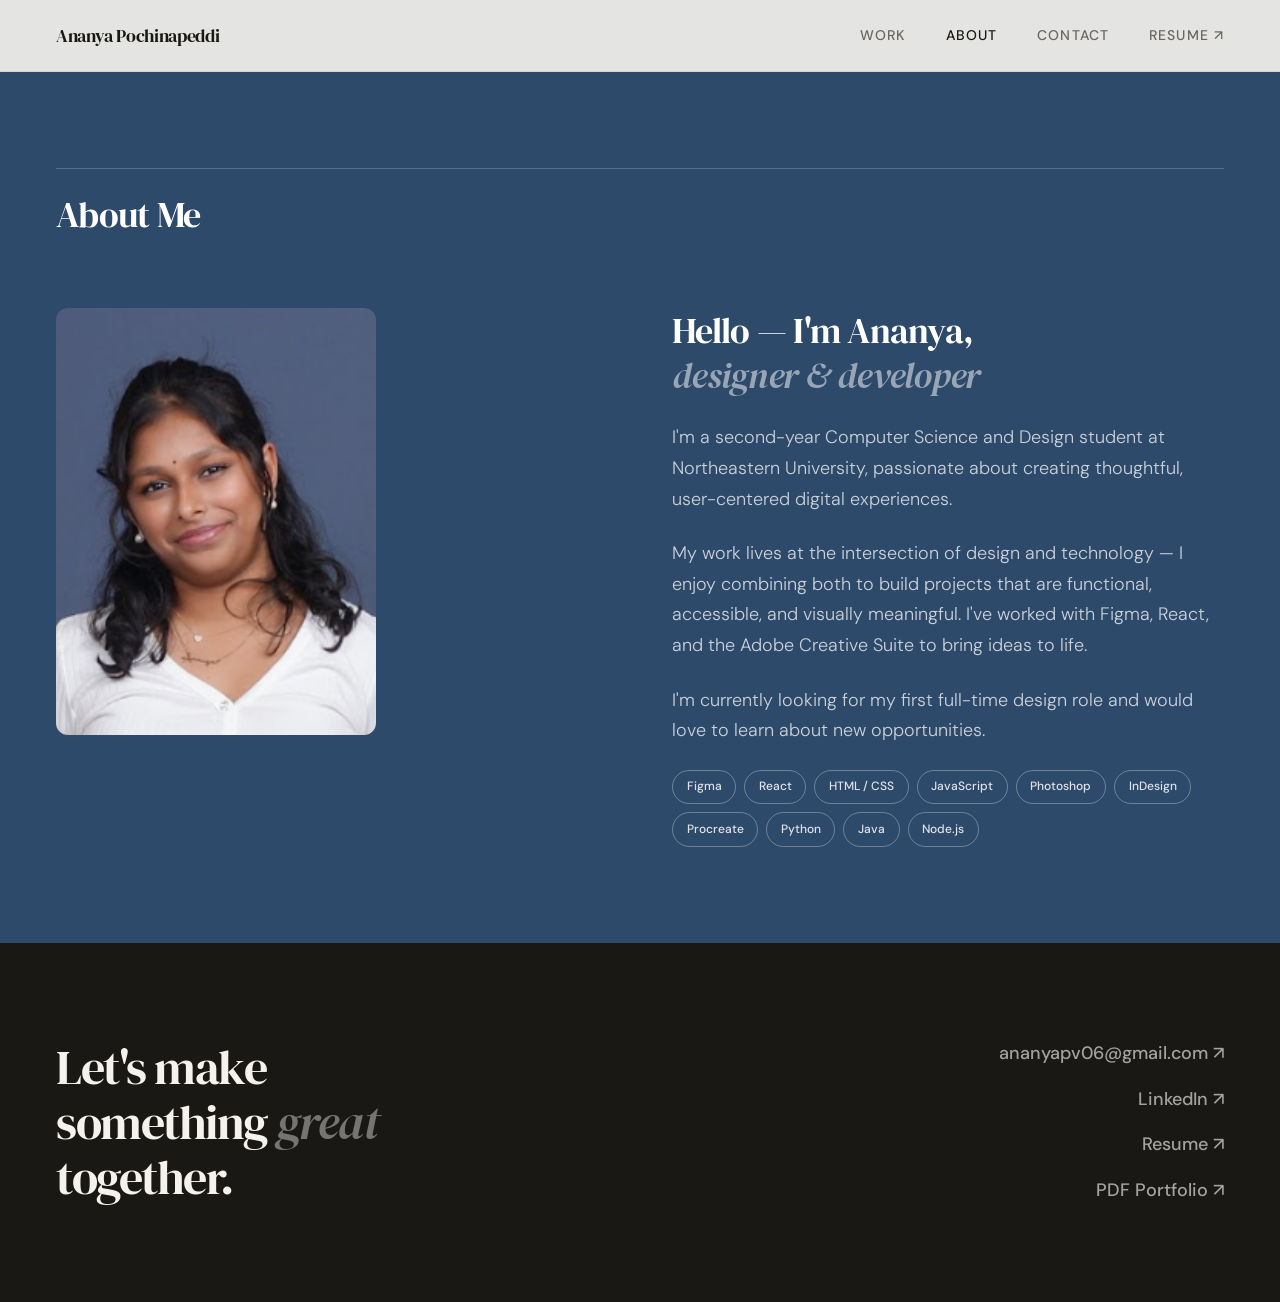
==== about.html @ 8936a2dd "changing up the whole website made everything into different files, organized all of the assets into" ====
<!DOCTYPE html>
<html lang="en">

<head>
  <meta charset="UTF-8">
  <meta name="viewport" content="width=device-width, initial-scale=1.0">
  <title>About — Ananya Pochinapeddi</title>
  <link rel="stylesheet" href="style.css">
</head>

<body>

  <nav>
    <div class="container">
      <a href="index.html" class="nav-logo">Ananya Pochinapeddi</a>
      <ul class="nav-links">
        <li><a href="projects.html">Work</a></li>
        <li><a href="about.html" class="active">About</a></li>
        <li><a href="index.html#contact">Contact</a></li>
        <li><a href="assets/Resume.pdf" target="_blank" rel="noopener">Resume ↗</a></li>
      </ul>
    </div>
  </nav>

  <section class="about-home" style="padding-top: calc(var(--nav-height) + var(--space-2xl));">
    <div class="container">
      <div class="section-header">
        <span class="section-title">About Me</span>
      </div>
      <div class="about-grid">
        <div class="about-image">
          <img src="assets/about-image.png" alt="Ananya Pochinapeddi">
        </div>
        <div class="about-text">
          <h2>Hello — I'm Ananya,<br><em style="font-style:italic; color:rgba(255,255,255,0.5);">designer &amp;
              developer</em></h2>
          <p>I'm a second-year Computer Science and Design student at Northeastern University, passionate about creating
            thoughtful, user-centered digital experiences.</p>
          <p>My work lives at the intersection of design and technology — I enjoy combining both to build projects that
            are functional, accessible, and visually meaningful. I've worked with Figma, React, and the Adobe Creative
            Suite to bring ideas to life.</p>
          <p>I'm currently looking for my first full-time design role and would love to learn about new opportunities.
          </p>
          <div class="about-skills">
            <span class="skill-tag">Figma</span>
            <span class="skill-tag">React</span>
            <span class="skill-tag">HTML / CSS</span>
            <span class="skill-tag">JavaScript</span>
            <span class="skill-tag">Photoshop</span>
            <span class="skill-tag">InDesign</span>
            <span class="skill-tag">Procreate</span>
            <span class="skill-tag">Python</span>
            <span class="skill-tag">Java</span>
            <span class="skill-tag">Node.js</span>
          </div>
        </div>
      </div>
    </div>
  </section>

  <footer id="contact">
    <div class="container">
      <div class="footer-headline">Let's make<br>something <em>great</em><br>together.</div>
      <div class="footer-links">
        <a href="mailto:ananyapv06@gmail.com" class="footer-link">ananyapv06@gmail.com ↗</a>
        <a href="https://www.linkedin.com/in/ananya-pochinapeddi" target="_blank" rel="noopener"
          class="footer-link">LinkedIn ↗</a>
        <a href="assets/Resume.pdf" target="_blank" rel="noopener" class="footer-link">Resume ↗</a>
        <a href="assets/Graphic Design Portfolio.pdf" target="_blank" rel="noopener" class="footer-link">PDF Portfolio
          ↗</a>
      </div>
    </div>
  </footer>

</body>

</html>
---- style.css ----
/* ============================================
   ANANYA POCHINAPEDDI — PORTFOLIO
   ============================================ */

@import url('https://fonts.googleapis.com/css2?family=DM+Serif+Display:ital@0;1&family=DM+Sans:ital,opsz,wght@0,9..40,300;0,9..40,400;0,9..40,500;0,9..40,600;1,9..40,300&display=swap');

/* ============ TOKENS ============ */
:root {
  --color-bg:         #F5F2ED;
  --color-surface:    #EDEAE4;
  --color-border:     #D8D3CB;
  --color-text:       #1A1814;
  --color-text-muted: #6B6660;
  --color-accent:     #2E4A6B;
  --color-white:      #FFFFFF;

  --font-display: 'DM Serif Display', Georgia, serif;
  --font-body:    'DM Sans', system-ui, sans-serif;

  --text-xs:   0.75rem;
  --text-sm:   0.875rem;
  --text-base: 1rem;
  --text-md:   1.125rem;
  --text-lg:   1.375rem;
  --text-xl:   1.75rem;
  --text-2xl:  2.25rem;
  --text-3xl:  3rem;
  --text-4xl:  4rem;

  --weight-light:   300;
  --weight-regular: 400;
  --weight-medium:  500;
  --weight-semi:    600;

  --space-xs:  0.5rem;
  --space-sm:  1rem;
  --space-md:  1.5rem;
  --space-lg:  2.5rem;
  --space-xl:  4rem;
  --space-2xl: 6rem;

  --max-width:  1200px;
  --nav-height: 72px;

  --radius-sm: 6px;
  --radius-md: 12px;
  --shadow-sm: 0 1px 3px rgba(26,24,20,0.08);
  --shadow-lg: 0 12px 40px rgba(26,24,20,0.14);
  --transition: 0.25s ease;
}

/* ============ RESET ============ */
*, *::before, *::after { box-sizing: border-box; margin: 0; padding: 0; }
html { scroll-behavior: smooth; }
body {
  font-family: var(--font-body);
  font-size: var(--text-base);
  line-height: 1.65;
  color: var(--color-text);
  background: var(--color-bg);
  -webkit-font-smoothing: antialiased;
}
img, video { max-width: 100%; display: block; }
a { color: inherit; text-decoration: none; }
ul { list-style: none; }

/* ============ UTILITIES ============ */
.container {
  max-width: var(--max-width);
  margin: 0 auto;
  padding: 0 var(--space-sm);
}
.sr-only {
  position: absolute; width: 1px; height: 1px;
  overflow: hidden; clip: rect(0,0,0,0); white-space: nowrap;
}

/* ============ NAVIGATION ============ */
nav {
  position: fixed;
  top: 0; left: 0; right: 0;
  height: var(--nav-height);
  background: rgba(245,242,237,0.92);
  backdrop-filter: blur(12px);
  -webkit-backdrop-filter: blur(12px);
  border-bottom: 1px solid var(--color-border);
  z-index: 100;
  display: flex;
  align-items: center;
}
nav .container {
  display: flex;
  justify-content: space-between;
  align-items: center;
  width: 100%;
}
.nav-logo {
  font-family: var(--font-display);
  font-size: var(--text-md);
  letter-spacing: -0.02em;
  color: var(--color-text);
  transition: color var(--transition);
}
.nav-logo:hover { color: var(--color-accent); }
.nav-links {
  display: flex;
  gap: var(--space-lg);
  align-items: center;
}
.nav-links a {
  font-size: var(--text-sm);
  font-weight: var(--weight-medium);
  letter-spacing: 0.08em;
  text-transform: uppercase;
  color: var(--color-text-muted);
  transition: color var(--transition);
}
.nav-links a:hover,
.nav-links a.active { color: var(--color-text); }

/* ============ BUTTON ============ */
.btn {
  display: inline-flex;
  align-items: center;
  gap: 0.5rem;
  padding: 0.75rem 1.5rem;
  font-size: var(--text-sm);
  font-weight: var(--weight-medium);
  border-radius: var(--radius-sm);
  transition: all var(--transition);
  cursor: pointer;
  border: none;
  text-decoration: none;
}
.btn-primary {
  background: var(--color-text);
  color: var(--color-bg);
}
.btn-primary:hover { background: var(--color-accent); }

/* ============ HERO (HOME) ============ */
.hero {
  min-height: 60vh;
  display: flex;
  flex-direction: column;
  justify-content: center;
  padding-top: calc(var(--nav-height) + var(--space-xl));
  padding-bottom: var(--space-xl);
  border-bottom: 1px solid var(--color-border);
}
.hero-label {
  display: inline-block;
  font-size: var(--text-xs);
  font-weight: var(--weight-medium);
  letter-spacing: 0.14em;
  text-transform: uppercase;
  color: var(--color-text-muted);
  border: 1px solid var(--color-border);
  padding: 0.3rem 0.75rem;
  border-radius: 100px;
  margin-bottom: var(--space-md);
}
.hero h1 {
  font-family: var(--font-display);
  font-size: clamp(var(--text-2xl), 5vw, var(--text-4xl));
  font-weight: var(--weight-regular);
  letter-spacing: -0.03em;
  line-height: 1.1;
  max-width: 16ch;
  margin-bottom: var(--space-md);
}
.hero h1 em { font-style: italic; color: var(--color-accent); }
.hero-meta {
  display: flex;
  align-items: center;
  gap: var(--space-lg);
  flex-wrap: wrap;
}
.hero-desc {
  font-size: var(--text-base);
  color: var(--color-text-muted);
  font-weight: var(--weight-light);
  max-width: 42ch;
  line-height: 1.6;
}

/* ============ HOME PROJECT GRID ============ */
.project-grid {
  display: grid;
  grid-template-columns: repeat(2, 1fr);
  gap: var(--space-md);
}
.project-card {
  display: block;
  border-radius: var(--radius-md);
  border: 1px solid var(--color-border);
  background: var(--color-surface);
  padding: 10px;
  color: inherit;
  transition: box-shadow var(--transition), transform var(--transition);
}
.project-card:hover {
  box-shadow: var(--shadow-lg);
  transform: translateY(-3px);
}
.card-image {
  position: relative;
  width: 100%;
  aspect-ratio: 4/3;
  border-radius: calc(var(--radius-md) - 4px);
  overflow: hidden;
  background: var(--color-border);
}
.card-image img {
  width: 100%; height: 100%;
  object-fit: cover;
  display: block;
  transition: transform 0.4s ease;
}
.project-card:hover .card-image img { transform: scale(1.04); }

/* ============ ABOUT PAGE ============ */
.about-home {
  background: var(--color-accent);
  color: var(--color-white);
  padding: var(--space-2xl) 0;
}
.about-home .section-header { border-top-color: rgba(255,255,255,0.2); }
.about-home .section-title  { color: var(--color-white); }
.about-grid {
  display: grid;
  grid-template-columns: 1fr 1fr;
  gap: var(--space-xl);
  align-items: start;
}
.about-image {
  aspect-ratio: 3/4;
  max-width: 320px;
  border-radius: var(--radius-md);
  overflow: hidden;
  background: rgba(255,255,255,0.1);
}
.about-image img { width: 100%; height: 100%; object-fit: cover; }
.about-text h2 {
  font-family: var(--font-display);
  font-size: var(--text-2xl);
  font-weight: var(--weight-regular);
  letter-spacing: -0.02em;
  line-height: 1.25;
  margin-bottom: var(--space-md);
  color: var(--color-white);
}
.about-text p {
  font-size: var(--text-md);
  font-weight: var(--weight-light);
  color: rgba(255,255,255,0.75);
  line-height: 1.7;
  margin-bottom: var(--space-md);
}
.about-skills {
  display: flex;
  flex-wrap: wrap;
  gap: 0.5rem;
  margin-top: var(--space-md);
}
.skill-tag {
  font-size: var(--text-xs);
  font-weight: var(--weight-medium);
  padding: 0.4rem 0.85rem;
  border: 1px solid rgba(255,255,255,0.3);
  border-radius: 100px;
  color: rgba(255,255,255,0.85);
}

/* ============ SECTION HEADER (ABOUT) ============ */
.section-header {
  display: flex;
  justify-content: space-between;
  align-items: baseline;
  border-top: 1px solid var(--color-border);
  padding-top: var(--space-sm);
  margin-bottom: var(--space-xl);
}
.section-title {
  font-family: var(--font-display);
  font-size: var(--text-2xl);
  font-weight: var(--weight-regular);
  letter-spacing: -0.02em;
}

/* ============ FOOTER ============ */
footer {
  background: var(--color-text);
  color: var(--color-bg);
  padding: var(--space-2xl) 0;
}
footer .container {
  display: grid;
  grid-template-columns: 1fr 1fr;
  gap: var(--space-xl);
  align-items: end;
}
.footer-headline {
  font-family: var(--font-display);
  font-size: clamp(var(--text-2xl), 4vw, var(--text-3xl));
  font-weight: var(--weight-regular);
  letter-spacing: -0.03em;
  line-height: 1.15;
}
.footer-headline em { font-style: italic; color: rgba(255,255,255,0.4); }
.footer-links {
  display: flex;
  flex-direction: column;
  gap: var(--space-sm);
  align-items: flex-end;
}
.footer-link {
  font-size: var(--text-md);
  font-weight: var(--weight-medium);
  color: rgba(255,255,255,0.6);
  transition: color var(--transition);
  display: flex;
  align-items: center;
  gap: 0.5rem;
}
.footer-link:hover { color: var(--color-bg); }

/* ============ PROJECTS LIST PAGE ============ */
.page-hero {
  padding-top: calc(var(--nav-height) + var(--space-lg));
  padding-bottom: var(--space-lg);
  border-bottom: 1px solid var(--color-border);
}
.page-hero h1 {
  font-family: var(--font-display);
  font-size: clamp(var(--text-2xl), 5vw, var(--text-4xl));
  font-weight: var(--weight-regular);
  letter-spacing: -0.03em;
  line-height: 1.1;
  margin-bottom: var(--space-sm);
}
.projects-list { padding: var(--space-xs) 0; }
.project-list-item {
  display: grid;
  grid-template-columns: 2fr 3fr;
  gap: var(--space-lg);
  align-items: center;
  padding: var(--space-xl) 0;
  border-bottom: 1px solid var(--color-border);
  color: inherit;
  transition: opacity var(--transition);
}
.project-list-item:hover { opacity: 0.75; }
.project-list-item:hover .item-image img { transform: scale(1.04); }
.item-image {
  aspect-ratio: 4/3;
  border-radius: var(--radius-md);
  overflow: hidden;
  background: var(--color-surface);
}
.item-image img {
  width: 100%; height: 100%; object-fit: cover;
  transition: transform 0.4s ease;
}
.item-info { padding: var(--space-md) 0; }
.item-num {
  font-size: var(--text-xs);
  letter-spacing: 0.1em;
  text-transform: uppercase;
  color: var(--color-text-muted);
  margin-bottom: var(--space-sm);
}
.item-title {
  font-family: var(--font-display);
  font-size: clamp(var(--text-xl), 3vw, var(--text-2xl));
  font-weight: var(--weight-regular);
  letter-spacing: -0.02em;
  line-height: 1.2;
  margin-bottom: var(--space-sm);
}
.item-desc {
  font-size: var(--text-md);
  color: var(--color-text-muted);
  font-weight: var(--weight-light);
  line-height: 1.65;
  margin-bottom: var(--space-md);
}
.item-arrow {
  display: inline-flex;
  align-items: center;
  gap: 0.5rem;
  font-size: var(--text-sm);
  font-weight: var(--weight-medium);
  color: var(--color-accent);
  transition: gap var(--transition);
}
.project-list-item:hover .item-arrow { gap: 0.85rem; }

/* ============ PROJECT DETAIL — INTRO ============ */
.pd-intro {
  padding-top: calc(var(--nav-height) + var(--space-xl));
  padding-bottom: var(--space-2xl);
  border-bottom: 1px solid var(--color-border);
}
.pd-intro-grid {
  display: grid;
  grid-template-columns: 1fr 1.15fr;
  gap: var(--space-xl);
  align-items: start;
}
.back-link {
  display: inline-flex;
  align-items: center;
  gap: 0.4rem;
  font-size: var(--text-sm);
  font-weight: var(--weight-medium);
  color: var(--color-text-muted);
  transition: color var(--transition);
  margin-bottom: var(--space-lg);
}
.back-link:hover { color: var(--color-text); }
.pd-title-block h1 {
  font-family: var(--font-display);
  font-size: clamp(var(--text-2xl), 4vw, var(--text-3xl));
  font-weight: var(--weight-regular);
  letter-spacing: -0.03em;
  line-height: 1.1;
  margin-bottom: var(--space-xs);
}
.pd-subtitle {
  font-size: var(--text-sm);
  color: var(--color-text-muted);
  letter-spacing: 0.06em;
  text-transform: uppercase;
  margin-bottom: var(--space-md);
}
.pd-summary {
  font-size: var(--text-md);
  font-weight: var(--weight-light);
  color: var(--color-text-muted);
  line-height: 1.75;
  margin-bottom: var(--space-lg);
}
.pd-meta-block {
  display: flex;
  flex-wrap: wrap;
  gap: var(--space-md) var(--space-lg);
  padding-top: var(--space-md);
  border-top: 1px solid var(--color-border);
}
.pd-meta-row {
  display: flex;
  flex-direction: column;
  gap: 0.3rem;
  min-width: 90px;
}
.pd-meta-label {
  font-size: var(--text-xs);
  letter-spacing: 0.12em;
  text-transform: uppercase;
  color: var(--color-text-muted);
}
.pd-meta-value {
  font-size: var(--text-sm);
  font-weight: var(--weight-medium);
  color: var(--color-text);
}
.pd-tags { display: flex; flex-wrap: wrap; gap: 0.4rem; margin-top: 0.1rem; }
.pd-tag {
  font-size: var(--text-xs);
  font-weight: var(--weight-medium);
  padding: 0.3rem 0.7rem;
  border: 1px solid var(--color-border);
  border-radius: 100px;
  color: var(--color-text-muted);
  background: var(--color-surface);
}
.pd-intro-image {
  width: 100%;
  border-radius: var(--radius-md);
  overflow: hidden;
  background: var(--color-surface);
  border: 1px solid var(--color-border);
  aspect-ratio: 4/3;
  position: sticky;
  top: calc(var(--nav-height) + var(--space-md));
}
.pd-intro-image img,
.pd-intro-image video { width: 100%; height: 100%; object-fit: cover; display: block; }

/* ============ PROJECT DETAIL — BODY & SECTIONS ============ */
.pd-body { padding: var(--space-sm) 0 var(--space-md); }

.pd-section {
  padding: var(--space-sm) 0;
  border-bottom: 1px solid var(--color-border);
}
.pd-section:last-child { border-bottom: none; }
.pd-section-label {
  font-size: var(--text-xs);
  letter-spacing: 0.14em;
  text-transform: uppercase;
  color: var(--color-text-muted);
  margin-bottom: var(--space-sm);
}
.pd-section h2 {
  font-family: var(--font-display);
  font-size: var(--text-xl);
  font-weight: var(--weight-regular);
  letter-spacing: -0.02em;
  line-height: 1.25;
  margin-bottom: var(--space-md);
}
.pd-section p {
  font-size: var(--text-md);
  font-weight: var(--weight-light);
  color: var(--color-text-muted);
  line-height: 1.8;
  margin-bottom: var(--space-sm);
  max-width: 70ch;
}

/* Shared list style used in .pd-section, .pd-aside, .pd-research-card */
.pd-section ul,
.pd-aside ul,
.pd-research-card ul {
  list-style: none;
  display: flex;
  flex-direction: column;
  gap: 0.4rem;
  margin-bottom: var(--space-md);
  max-width: 70ch;
}
.pd-section ul li,
.pd-aside ul li,
.pd-research-card ul li {
  font-size: var(--text-sm);
  font-weight: var(--weight-light);
  color: var(--color-text-muted);
  line-height: 1.65;
  padding-left: 1.5rem;
  position: relative;
}
.pd-section ul li::before  { content: '—'; position: absolute; left: 0; color: var(--color-border); }
.pd-aside ul li::before    { content: '→'; position: absolute; left: 0; color: var(--color-accent); font-size: var(--text-xs); }
.pd-research-card ul li::before { content: '–'; position: absolute; left: 0; color: var(--color-border); }
.pd-section ul li strong { color: var(--color-text); font-weight: var(--weight-medium); }

/* Two-column layout */
.pd-two-col {
  display: grid;
  grid-template-columns: 1fr 1fr;
  gap: 0;
  padding: var(--space-xl) 0;
  border-bottom: 1px solid var(--color-border);
}
.pd-two-col .pd-section {
  border-bottom: none !important;
  padding: 0 var(--space-xl) 0 0;
}
.pd-two-col .pd-section + .pd-section {
  padding: 0 0 0 var(--space-xl);
  border-left: 1px solid var(--color-border) !important;
}
.pd-two-col .pd-section h2 { font-size: var(--text-lg); }

/* ============ PROJECT DETAIL — CARDS & COMPONENTS ============ */

/* Insight / takeaway card — used for key features, UXR takeaways, next steps */
.pd-insights {
  display: grid;
  grid-template-columns: repeat(auto-fit, minmax(220px, 1fr));
  gap: var(--space-md);
  margin-top: var(--space-md);
}
.pd-insight {
  background: var(--color-surface);
  border-radius: var(--radius-md);
  padding: var(--space-md) var(--space-lg);
  border: 1px solid var(--color-border);
}
.pd-insight-num {
  font-size: var(--text-xs);
  letter-spacing: 0.14em;
  text-transform: uppercase;
  color: var(--color-accent);
  font-weight: var(--weight-medium);
  margin-bottom: 0.5rem;
  display: block;
}
.pd-insight h3 {
  font-size: var(--text-base);
  font-weight: var(--weight-semi);
  margin-bottom: 0.5rem;
  color: var(--color-text);
}
.pd-insight p {
  font-size: var(--text-sm);
  font-weight: var(--weight-light);
  color: var(--color-text-muted);
  line-height: 1.65;
  margin: 0;
  max-width: none;
}

/* Aside / callout */
.pd-aside {
  background: var(--color-surface);
  border-left: 3px solid var(--color-accent);
  border-radius: 0 var(--radius-sm) var(--radius-sm) 0;
  padding: var(--space-sm);
  margin-top: var(--space-sm);
}

/* Research cards */
.pd-research-grid {
  display: grid;
  grid-template-columns: repeat(auto-fit, minmax(260px, 1fr));
  gap: var(--space-md);
  margin-top: var(--space-md);
}
.pd-research-card {
  background: var(--color-surface);
  border: 1px solid var(--color-border);
  border-radius: var(--radius-md);
  padding: var(--space-md) var(--space-lg);
}
.pd-research-card h4 {
  font-size: var(--text-base);
  font-weight: var(--weight-semi);
  color: var(--color-text);
  margin-bottom: var(--space-xs);
}

/* Color swatches */
.color-palette { display: flex; gap: var(--space-md); flex-wrap: wrap; margin-top: var(--space-md); }
.color-swatch  { display: flex; flex-direction: column; gap: 0.5rem; }
.swatch-box {
  width: 80px; height: 80px;
  border-radius: var(--radius-sm);
  box-shadow: var(--shadow-sm);
  border: 1px solid var(--color-border);
}
.swatch-label { font-size: var(--text-xs); color: var(--color-text-muted); line-height: 1.4; }

/* Pills */
.card-pills { display: flex; flex-wrap: wrap; gap: 0.4rem; }
.pill {
  font-size: var(--text-xs);
  font-weight: var(--weight-medium);
  padding: 0.25rem 0.65rem;
  border: 1px solid var(--color-border);
  border-radius: 100px;
  color: var(--color-text-muted);
  background: var(--color-bg);
}

/* ============ PROJECT DETAIL — IMAGES & MEDIA ============ */
.image-grid {
  display: grid;
  grid-template-columns: repeat(2, 1fr);
  gap: var(--space-sm);
  margin-top: var(--space-md);
}
.image-grid--single { grid-template-columns: 1fr; }
.image-grid--three  { grid-template-columns: repeat(3, 1fr); }
.gallery-figure { margin: 0; }
.gallery-figure img,
.gallery-figure video { width: 100%; }
.gallery-figure figcaption {
  font-size: var(--text-xs);
  color: var(--color-text-muted);
  margin-top: 0.6rem;
  line-height: 1.5;
  font-style: italic;
}

/* Figma embed */
.figma-frame {
  width: 75%;
  height: 600px;
  border: 1px solid var(--color-border);
  border-radius: var(--radius-md);
  margin: var(--space-md) auto 0;
  overflow: hidden;
}
.figma-frame iframe { width: 100%; height: 100%; border: none; }

/* Prototype link */
.pd-proto-link {
  display: inline-flex;
  align-items: center;
  gap: 0.5rem;
  font-size: var(--text-sm);
  font-weight: var(--weight-medium);
  color: var(--color-accent);
  border: 1px solid var(--color-accent);
  padding: 0.65rem 1.25rem;
  border-radius: var(--radius-sm);
  margin-top: var(--space-sm);
  transition: all var(--transition);
}
.pd-proto-link:hover { background: var(--color-accent); color: var(--color-white); }

/* ============ PROJECT NAV ============ */
.project-nav {
  background: var(--color-surface);
  padding: var(--space-sm) 0;
  border-top: 1px solid var(--color-border);
}
.project-nav .container {
  display: flex;
  justify-content: space-between;
  align-items: center;
  gap: var(--space-lg);
}
.project-nav-link {
  display: flex;
  flex-direction: column;
  gap: 0.35rem;
  color: inherit;
}
.project-nav-link:hover .pnl-title { color: var(--color-accent); }
.pnl-dir {
  font-size: var(--text-xs);
  letter-spacing: 0.1em;
  text-transform: uppercase;
  color: var(--color-text-muted);
  display: flex;
  align-items: center;
  gap: 0.4rem;
}
.pnl-title {
  font-family: var(--font-display);
  font-size: var(--text-lg);
  font-weight: var(--weight-regular);
  letter-spacing: -0.02em;
  transition: color var(--transition);
}
.project-nav-link--next { text-align: right; }

/* ============ ANIMATION ============ */
@keyframes fadeUp {
  from { opacity: 0; transform: translateY(24px); }
  to   { opacity: 1; transform: translateY(0); }
}
.fade-up { opacity: 0; animation: fadeUp 0.7s ease forwards; }
.fade-up-1 { animation-delay: 0.10s; }
.fade-up-2 { animation-delay: 0.22s; }
.fade-up-3 { animation-delay: 0.34s; }
.fade-up-4 { animation-delay: 0.46s; }

/* ============ RESPONSIVE ============ */
@media (max-width: 900px) {
  .project-grid        { grid-template-columns: 1fr; }
  .about-grid          { grid-template-columns: 1fr; }
  .project-list-item   { grid-template-columns: 1fr; }
  .pd-intro-grid       { grid-template-columns: 1fr; }
  .pd-intro-image      { position: static; aspect-ratio: 16/9; }
  .pd-two-col          { grid-template-columns: 1fr; }
  .pd-two-col .pd-section {
    border-bottom: 1px solid var(--color-border) !important;
    border-left: none !important;
    padding: var(--space-lg) 0 !important;
  }
  .pd-two-col .pd-section:last-child { border-bottom: none !important; }
  footer .container    { grid-template-columns: 1fr; }
  .footer-links        { align-items: flex-start; }
  .pd-insights         { grid-template-columns: 1fr; }
}
@media (max-width: 600px) {
  :root {
    --space-lg: 1.5rem;
    --space-xl: 2.5rem;
    --space-2xl: 4rem;
  }
  .nav-links           { gap: var(--space-md); }
  .image-grid--three   { grid-template-columns: 1fr; }
  .image-grid          { grid-template-columns: 1fr; }
}
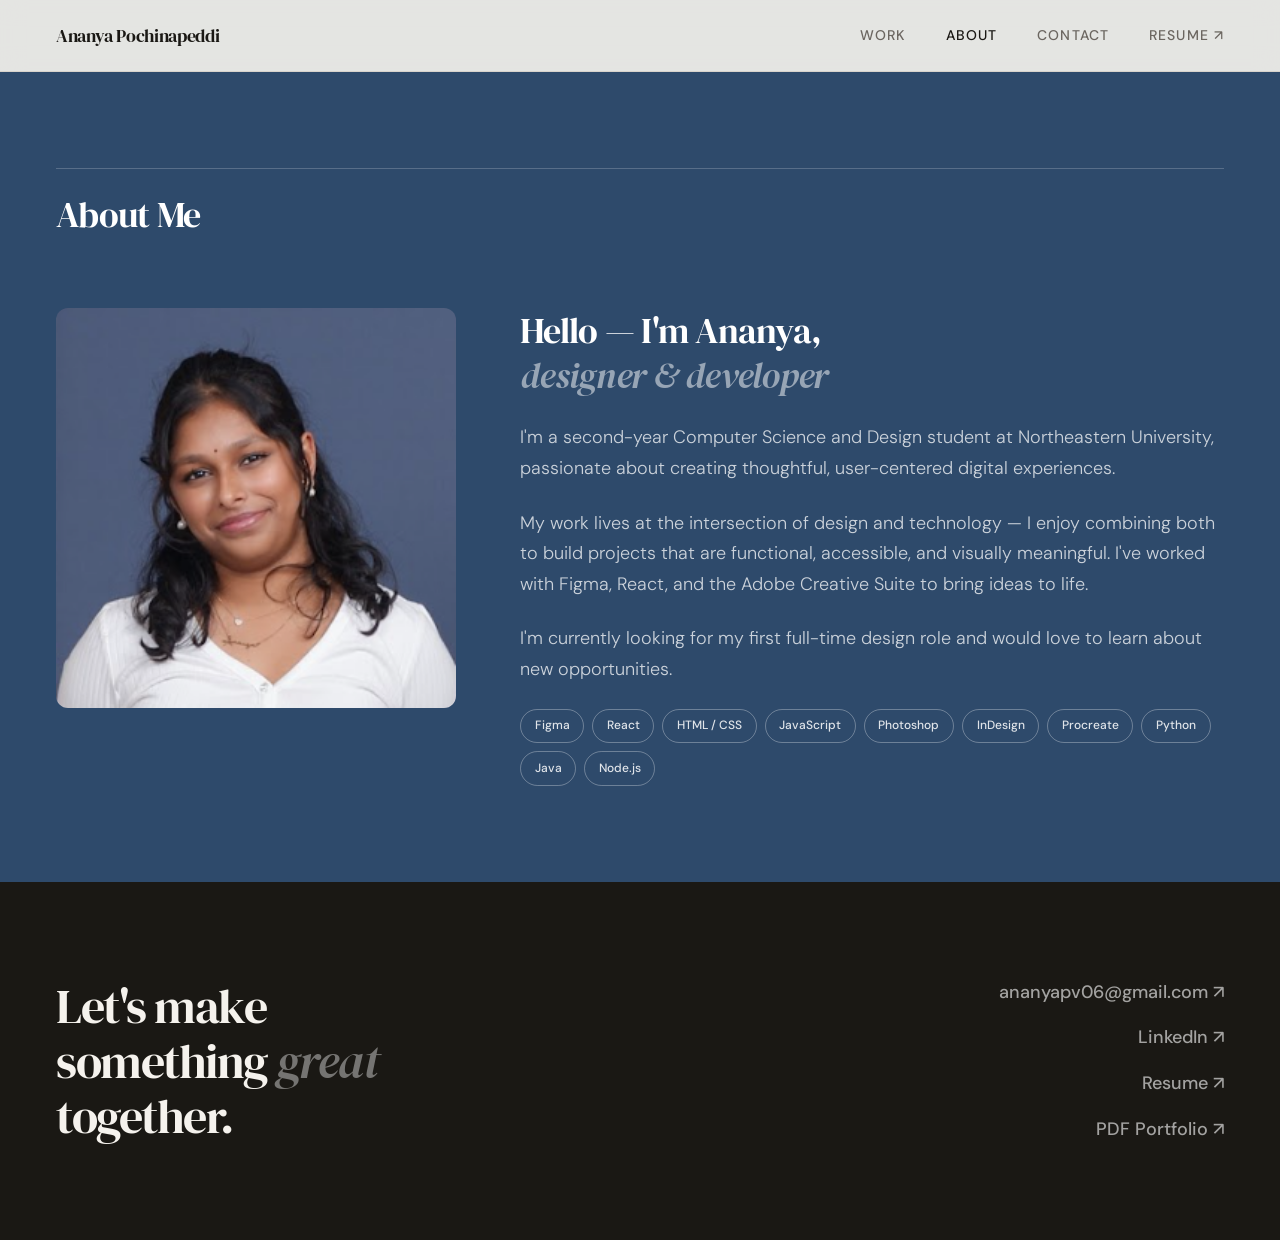
==== commit f8b44762: "trying to reformat renaming all of the files so that there are no spaces or capitalized for case sen" ====
--- a/about.html
+++ b/about.html
@@ -65,8 +65,8 @@
         <a href="mailto:ananyapv06@gmail.com" class="footer-link">ananyapv06@gmail.com ↗</a>
         <a href="https://www.linkedin.com/in/ananya-pochinapeddi" target="_blank" rel="noopener"
           class="footer-link">LinkedIn ↗</a>
-        <a href="assets/Resume.pdf" target="_blank" rel="noopener" class="footer-link">Resume ↗</a>
-        <a href="assets/Graphic Design Portfolio.pdf" target="_blank" rel="noopener" class="footer-link">PDF Portfolio
+        <a href="assets/resume.pdf" target="_blank" rel="noopener" class="footer-link">Resume ↗</a>
+        <a href="assets/gd-portfolio.pdf" target="_blank" rel="noopener" class="footer-link">PDF Portfolio
           ↗</a>
       </div>
     </div>
--- a/style.css
+++ b/style.css
@@ -229,13 +229,13 @@
 .about-home .section-title  { color: var(--color-white); }
 .about-grid {
   display: grid;
-  grid-template-columns: 1fr 1fr;
+  grid-template-columns: 400px 1fr;
   gap: var(--space-xl);
   align-items: start;
 }
 .about-image {
-  aspect-ratio: 3/4;
-  max-width: 320px;
+  aspect-ratio: 1;
+  max-width: 450px;
   border-radius: var(--radius-md);
   overflow: hidden;
   background: rgba(255,255,255,0.1);
